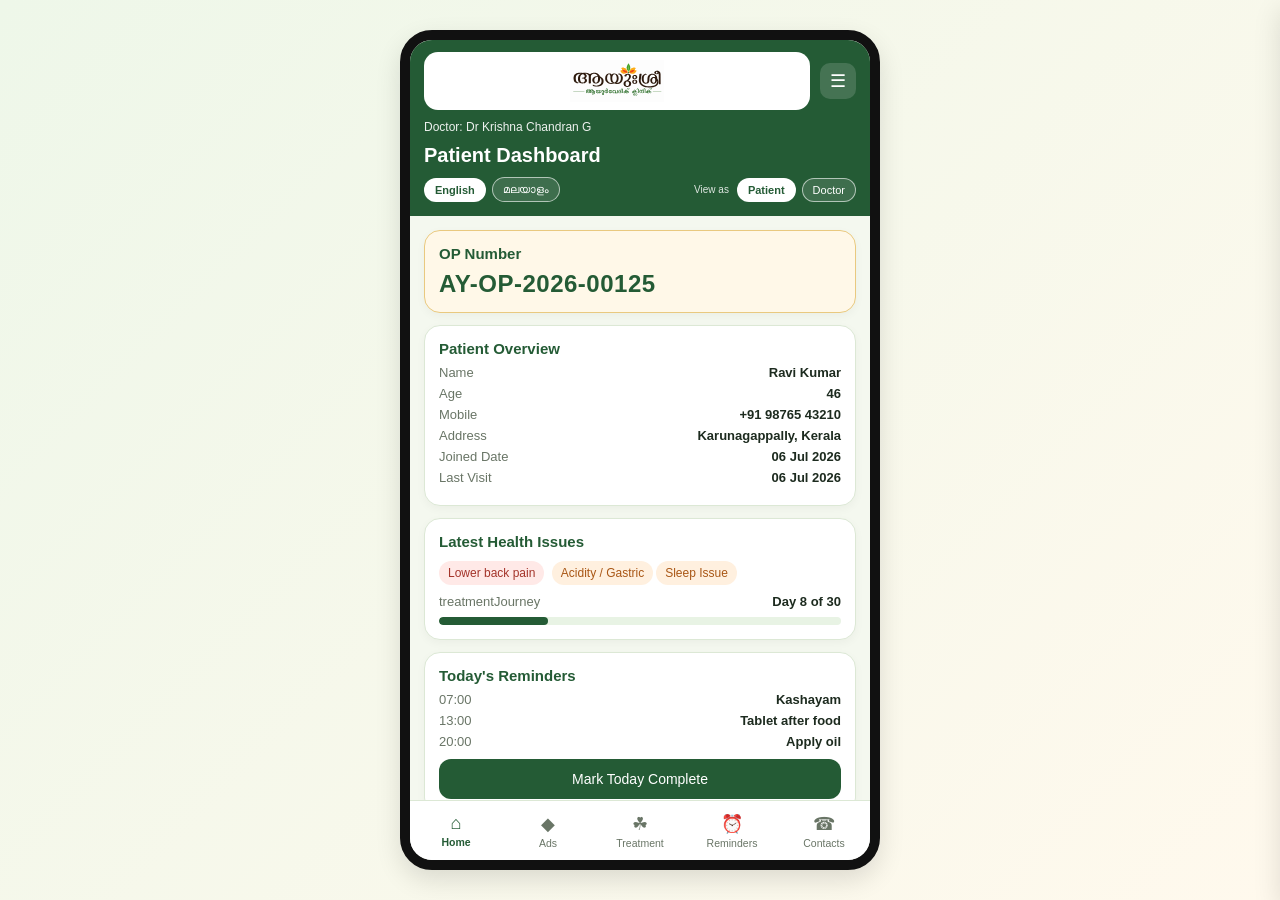
==== index.html @ 7fa65cf7 "Add files via upload" ====
<!DOCTYPE html>
<html lang="en">
<head>
  <meta charset="UTF-8" />
  <meta name="viewport" content="width=device-width, initial-scale=1.0, viewport-fit=cover" />
  <meta name="theme-color" content="#245b35" />
  <meta name="apple-mobile-web-app-capable" content="yes" />
  <meta name="apple-mobile-web-app-status-bar-style" content="black-translucent" />
  <title>Ayu:sree Ayurvedic Hospital</title>
  <link rel="manifest" href="manifest.json" />
  <link rel="icon" href="assets/logo.svg" />
  <link rel="apple-touch-icon" href="assets/icons/icon-192.png" />
  <link rel="stylesheet" href="css/styles.css" />
</head>
<body>
  <!-- App shell: on phones this fills the screen; on desktop it sits in a device frame -->
  <div class="device">
    <div class="app">

      <!-- ===== Header ===== -->
      <header class="app-header">
        <div class="header-top">
          <div class="logo-bar"><img class="brand-logo" src="assets/logo.svg" alt="Ayu:sree Ayurvedic Clinic" /></div>
          <button id="menu-btn" class="icon-btn" aria-label="menu">☰</button>
        </div>

        <div class="doctor" id="doctorLine">Doctor: Dr Krishna Chandran G</div>
        <div class="title" id="screenTitle">Patient Dashboard</div>

        <div class="header-controls">
          <div class="lang-switch">
            <button id="btn-en" class="active">English</button>
            <button id="btn-ml">മലയാളം</button>
          </div>
          <div class="role-switch">
            <span class="role-label" id="roleLabel">View as</span>
            <button id="role-patient" class="active">Patient</button>
            <button id="role-doctor">Doctor</button>
          </div>
        </div>
      </header>

      <!-- ===== Main scrollable view ===== -->
      <main class="content" id="view"><!-- screens render here --></main>

      <button id="install-btn" class="install-btn hidden">⬇ Install App</button>

      <!-- ===== Bottom navigation ===== -->
      <nav class="bottom-nav nav-5">
        <button class="nav-item active" data-nav="dashboard"><span class="ic">⌂</span><span id="nav-home">Home</span></button>
        <button class="nav-item" data-nav="ads"><span class="ic">◆</span><span id="nav-ads">Ads</span></button>
        <button class="nav-item" data-nav="treatment"><span class="ic">☘</span><span id="nav-treatment">Treatment</span></button>
        <button class="nav-item" data-nav="reminders"><span class="ic">⏰</span><span id="nav-reminders">Reminders</span></button>
        <button class="nav-item" data-nav="contacts"><span class="ic">☎</span><span id="nav-contacts">Contacts</span></button>
      </nav>
    </div>

    <!-- ===== Slide-in menu (all screens) ===== -->
    <div id="menu-overlay" class="menu-overlay"></div>
    <aside id="menu" class="menu">
      <div class="menu-head">Ayu:sree</div>
      <button data-screen="dashboard"><span class="menu-label">Dashboard</span></button>
      <button data-screen="ads"><span class="menu-label">Ads</span></button>
      <button data-screen="visit"><span class="menu-label">Registration</span></button>
      <button data-screen="diagnosis"><span class="menu-label">Diagnosis</span><span class="lock">🔒</span></button>
      <button data-screen="treatment"><span class="menu-label">Treatment</span></button>
      <button data-screen="medicine"><span class="menu-label">Medicines</span></button>
      <button data-screen="reminders"><span class="menu-label">Reminders</span></button>
      <button data-screen="contacts"><span class="menu-label">Contacts</span></button>
      <button data-screen="followup"><span class="menu-label">Follow-up</span></button>
      <button data-screen="review"><span class="menu-label">Review</span></button>
    </aside>
  </div>

  <script type="module" src="js/app.js"></script>
</body>
</html>
---- css/styles.css ----
:root{
  --green:#245b35; --green2:#3f7a45; --light:#f4f8ef; --cream:#fff9ed;
  --card:#fff; --text:#1d2b1f; --muted:#697566; --border:#dce8d5; --orange:#d9822b;
  --shadow:0 10px 26px rgba(0,0,0,.12);
}
*{box-sizing:border-box}
html,body{height:100%}
body{
  margin:0; font-family:"Segoe UI",Arial,sans-serif; color:var(--text);
  background:linear-gradient(135deg,#eef7e9,#fff9ed);
  -webkit-font-smoothing:antialiased;
}

/* ===== Responsive frame: phone-first, device frame on desktop ===== */
.device{ min-height:100dvh; display:flex; justify-content:center; align-items:stretch; }
.app{
  width:100%; max-width:480px; background:var(--light);
  display:flex; flex-direction:column; position:relative;
  min-height:100dvh; overflow:hidden;
}
@media(min-width:820px){
  .device{ align-items:center; padding:24px; }
  .app{
    height:840px; min-height:0; border-radius:32px;
    box-shadow:var(--shadow); border:10px solid #111;
  }
}

/* ===== Header ===== */
.app-header{ background:var(--green); color:#fff; padding:12px 14px 14px; }
.header-top{ display:flex; align-items:center; gap:10px; }
.logo-bar{ flex:1; background:#fff; border-radius:14px; padding:8px 14px;
  display:flex; justify-content:center; align-items:center; min-width:0; }
.brand-logo{ height:42px; width:auto; max-width:100%; display:block; }
.doctor{ font-size:12px; opacity:.92; margin-top:10px; }
.icon-btn{ background:rgba(255,255,255,.15); border:0; color:#fff; font-size:18px;
  width:36px; height:36px; border-radius:10px; cursor:pointer; }
.title{ font-size:20px; font-weight:700; margin-top:10px; }
.header-controls{ display:flex; justify-content:space-between; gap:8px; margin-top:10px; flex-wrap:wrap; }
.lang-switch,.role-switch{ display:flex; gap:6px; align-items:center; }
.role-label{ font-size:10px; opacity:.85; margin-right:2px; }
.lang-switch button,.role-switch button{
  border:1px solid rgba(255,255,255,.6); background:rgba(255,255,255,.12);
  color:#fff; border-radius:999px; padding:5px 10px; font-size:11px; cursor:pointer;
}
.lang-switch button.active,.role-switch button.active{ background:#fff; color:var(--green); font-weight:700; }

/* ===== Content ===== */
.content{ flex:1; overflow-y:auto; padding:14px; -webkit-overflow-scrolling:touch; }

/* ===== Cards ===== */
.card{ background:var(--card); border:1px solid var(--border); border-radius:16px;
  padding:14px; margin-bottom:12px; box-shadow:0 3px 10px rgba(0,0,0,.04); }
.op-card{ background:#fff8e8; border:1px solid #e9c97f; }
.op-number{ font-size:24px; color:var(--green); font-weight:800; letter-spacing:.5px; margin-top:4px; }
.card-title{ font-weight:700; color:var(--green); margin-bottom:8px; font-size:15px; }
.row{ display:flex; justify-content:space-between; gap:10px; margin:6px 0; font-size:13px; }
.label{ color:var(--muted); }
.value{ font-weight:700; text-align:right; }
.muted-note{ color:var(--muted); font-size:13px; }
.med-note,.med-item .med-note{ font-size:12px; color:var(--muted); margin:6px 0 0; }

/* progress bar */
.progress{ height:8px; background:#e8f3e4; border-radius:99px; margin-top:8px; overflow:hidden; }
.progress-bar{ height:100%; background:var(--green); border-radius:99px; }

/* pills */
.pill{ display:inline-block; padding:5px 9px; border-radius:20px; background:#e8f3e4;
  color:var(--green); font-size:12px; margin:3px 3px 3px 0; }
.pill.orange{ background:#fff0df; color:#a95716; }
.pill.red{ background:#ffe9e7; color:#a4342a; }

/* chips (multi select) */
.chips{ display:flex; flex-wrap:wrap; gap:8px; }
.chip{ border:1px solid var(--border); background:#fff; color:var(--text);
  border-radius:999px; padding:7px 12px; font-size:13px; cursor:pointer; }
.chip.on{ background:var(--green); color:#fff; border-color:var(--green); }

/* buttons */
.btn{ display:block; width:100%; border:0; background:var(--green); color:#fff;
  border-radius:12px; padding:12px; font-size:14px; margin-top:10px; cursor:pointer; }
.btn.light{ background:#e7f2e2; color:var(--green); }
.btn.orange{ background:var(--orange); }
.btn.small{ width:auto; padding:7px 12px; font-size:12px; margin:0; }

/* forms */
.field{ margin-bottom:10px; }
.field label{ display:block; font-size:12px; color:var(--muted); margin-bottom:4px; font-weight:700; }
input,select,textarea{ width:100%; border:1px solid var(--border); border-radius:10px;
  padding:10px; font-size:13px; font-family:inherit; background:#fff; color:var(--text); }
textarea{ min-height:64px; resize:vertical; }
.switch-row{ display:flex; align-items:center; gap:8px; font-size:13px; margin:8px 0; }
.switch-row input{ width:auto; }

/* doctor-only banner */
.doctor-only{ background:#fff4f4; border-left:4px solid #b14136; padding:10px;
  border-radius:10px; font-size:12px; margin-bottom:10px; color:#7a241e; }

/* medicine items */
.med-item{ border:1px solid var(--border); border-radius:12px; padding:10px; margin-bottom:10px; }
.med-head{ display:flex; justify-content:space-between; align-items:center; }
.refill-row{ display:flex; justify-content:space-between; align-items:center; gap:8px;
  margin-top:8px; font-size:12px; color:var(--muted); flex-wrap:wrap; }

/* install button */
.install-btn{ position:absolute; right:14px; bottom:72px; background:var(--orange);
  color:#fff; border:0; border-radius:999px; padding:10px 16px; font-size:13px;
  box-shadow:var(--shadow); cursor:pointer; z-index:20; }

/* bottom nav */
.bottom-nav{ height:60px; background:#fff; border-top:1px solid var(--border);
  display:grid; grid-template-columns:repeat(4,1fr); }
.bottom-nav.nav-5{ grid-template-columns:repeat(5,1fr); }
.nav-item{ background:none; border:0; display:flex; flex-direction:column;
  align-items:center; justify-content:center; gap:2px; font-size:10.5px; color:var(--muted); cursor:pointer; }
.nav-item .ic{ font-size:18px; }
.nav-item.active{ color:var(--green); font-weight:700; }

/* ads / flyers */
.flyers{ display:flex; flex-direction:column; gap:12px; }
.flyer{ background:#fff; border:1px solid var(--border); border-radius:16px; overflow:hidden;
  box-shadow:0 3px 10px rgba(0,0,0,.05); }
.flyer-banner{ padding:20px 16px; color:#fff; position:relative; }
.flyer-badge{ position:absolute; top:12px; right:12px; background:rgba(255,255,255,.22);
  color:#fff; font-size:11px; padding:3px 10px; border-radius:999px; }
.flyer-title{ font-size:18px; font-weight:700; line-height:1.25; max-width:80%; }
.flyer-body{ padding:14px 16px; }
.flyer-body p{ margin:0 0 12px; font-size:13.5px; color:var(--text); line-height:1.5; }
.share-ic{ font-size:15px; }

/* contact action buttons */
.contact-actions{ display:grid; grid-template-columns:1fr 1fr; gap:10px; }
.contact-btn{ display:flex; align-items:center; justify-content:center; gap:8px;
  text-decoration:none; background:#e7f2e2; color:var(--green); font-weight:700;
  border-radius:12px; padding:14px; font-size:14px; }
.contact-btn span{ font-size:18px; }

/* menu drawer */
.menu-overlay{ position:absolute; inset:0; background:rgba(0,0,0,.4); opacity:0;
  pointer-events:none; transition:.2s; z-index:30; }
.menu-overlay.show{ opacity:1; pointer-events:auto; }
.menu{ position:absolute; top:0; right:0; height:100%; width:74%; max-width:300px;
  background:#fff; box-shadow:var(--shadow); transform:translateX(100%);
  transition:.25s; z-index:40; display:flex; flex-direction:column; padding:12px; overflow-y:auto; }
.menu.open{ transform:translateX(0); }
.menu-head{ font-weight:800; color:var(--green); font-size:18px; padding:8px 6px 12px; border-bottom:1px solid var(--border); margin-bottom:8px; }
.menu button{ text-align:left; background:none; border:0; padding:12px 8px; font-size:14px;
  color:var(--text); border-radius:10px; cursor:pointer; display:flex; justify-content:space-between; }
.menu button:hover{ background:var(--light); }
.menu button.active{ background:#e7f2e2; color:var(--green); font-weight:700; }
.lock.hidden{ display:none; }
.hidden{ display:none !important; }

/* toast */
#toast{ position:fixed; left:50%; bottom:90px; transform:translateX(-50%) translateY(20px);
  background:#1d2b1f; color:#fff; padding:10px 16px; border-radius:999px; font-size:13px;
  opacity:0; pointer-events:none; transition:.25s; z-index:9999; max-width:90%; text-align:center; }
#toast.show{ opacity:1; transform:translateX(-50%) translateY(0); }
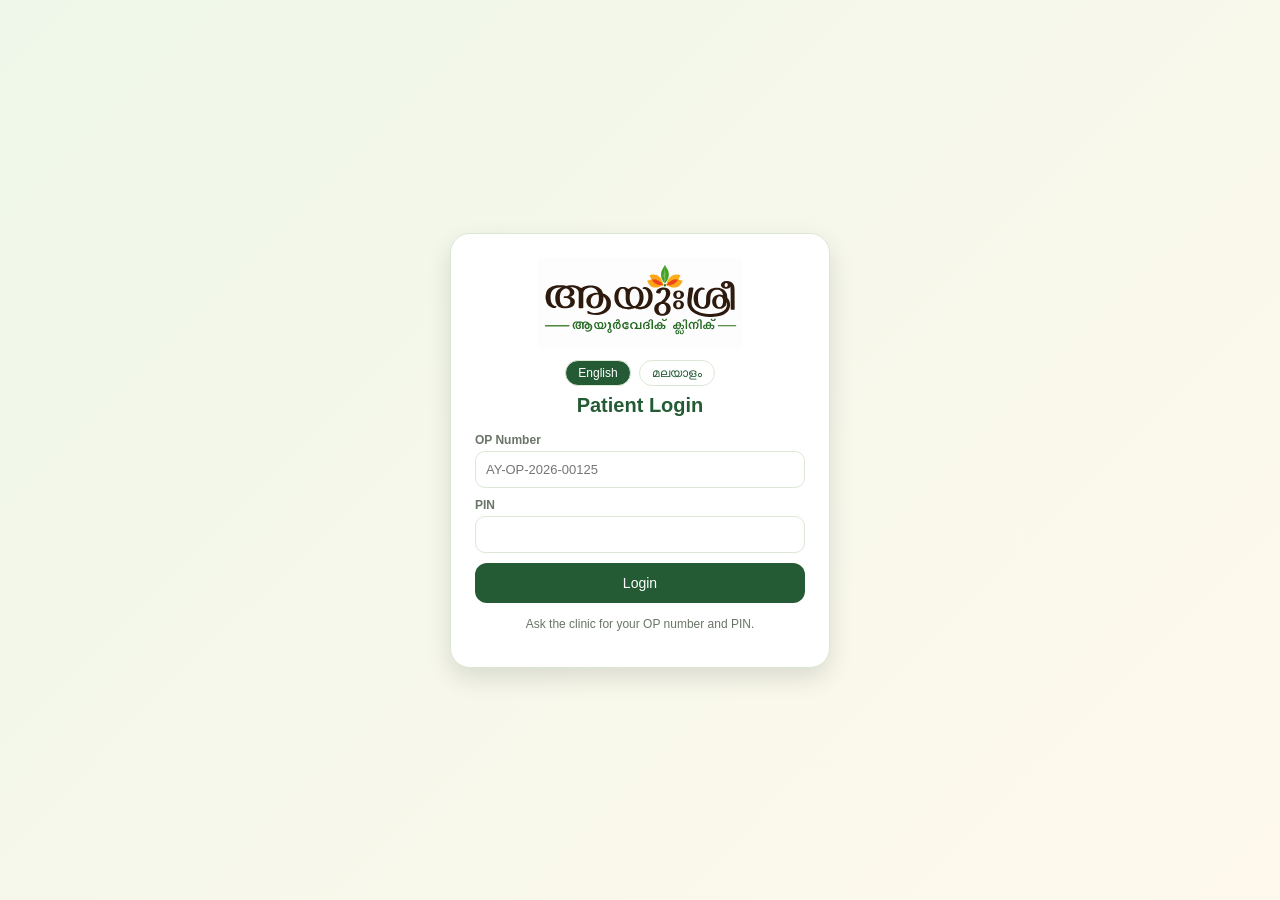
==== commit f9b5700b: "Add files via upload" ====
--- a/index.html
+++ b/index.html
@@ -13,6 +13,25 @@
   <link rel="stylesheet" href="css/styles.css" />
 </head>
 <body>
+  <!-- ===== Login screen (shown when logged out) ===== -->
+  <div id="login-screen" class="login-screen">
+    <div class="login-card">
+      <img class="login-logo" src="assets/logo.svg" alt="Ayu:sree Ayurvedic Clinic" />
+      <div class="login-lang">
+        <button id="lgn-en" class="active">English</button>
+        <button id="lgn-ml">മലയാളം</button>
+      </div>
+      <h2 id="login-title">Patient Login</h2>
+      <div class="field"><label id="lbl-op">OP Number</label>
+        <input id="in-op" autocomplete="username" placeholder="AY-OP-2026-00125" /></div>
+      <div class="field"><label id="lbl-pin">PIN</label>
+        <input id="in-pin" type="password" inputmode="numeric" autocomplete="current-password" /></div>
+      <p id="login-error" class="login-error hidden"></p>
+      <button id="login-btn" class="btn">Login</button>
+      <p class="login-hint" id="login-hint">Ask the clinic for your OP number and PIN.</p>
+    </div>
+  </div>
+
   <!-- App shell: on phones this fills the screen; on desktop it sits in a device frame -->
   <div class="device">
     <div class="app">
@@ -31,11 +50,6 @@
           <div class="lang-switch">
             <button id="btn-en" class="active">English</button>
             <button id="btn-ml">മലയാളം</button>
-          </div>
-          <div class="role-switch">
-            <span class="role-label" id="roleLabel">View as</span>
-            <button id="role-patient" class="active">Patient</button>
-            <button id="role-doctor">Doctor</button>
           </div>
         </div>
       </header>
@@ -69,6 +83,7 @@
       <button data-screen="contacts"><span class="menu-label">Contacts</span></button>
       <button data-screen="followup"><span class="menu-label">Follow-up</span></button>
       <button data-screen="review"><span class="menu-label">Review</span></button>
+      <button id="logout-btn" class="menu-logout"><span class="menu-label">Logout</span></button>
     </aside>
   </div>
 
--- a/css/styles.css
+++ b/css/styles.css
@@ -12,16 +12,16 @@
 }
 
 /* ===== Responsive frame: phone-first, device frame on desktop ===== */
-.device{ min-height:100dvh; display:flex; justify-content:center; align-items:stretch; }
+.device{ height:100dvh; display:flex; justify-content:center; align-items:stretch; overflow:hidden; }
 .app{
   width:100%; max-width:480px; background:var(--light);
   display:flex; flex-direction:column; position:relative;
-  min-height:100dvh; overflow:hidden;
+  height:100dvh; overflow:hidden;
 }
 @media(min-width:820px){
-  .device{ align-items:center; padding:24px; }
+  .device{ align-items:center; padding:24px; overflow:auto; }
   .app{
-    height:840px; min-height:0; border-radius:32px;
+    height:min(860px, calc(100dvh - 48px)); border-radius:32px;
     box-shadow:var(--shadow); border:10px solid #111;
   }
 }
@@ -46,7 +46,8 @@
 .lang-switch button.active,.role-switch button.active{ background:#fff; color:var(--green); font-weight:700; }
 
 /* ===== Content ===== */
-.content{ flex:1; overflow-y:auto; padding:14px; -webkit-overflow-scrolling:touch; }
+.content{ flex:1 1 auto; min-height:0; overflow-y:auto; padding:14px; -webkit-overflow-scrolling:touch; }
+.app-header{ flex:0 0 auto; }
 
 /* ===== Cards ===== */
 .card{ background:var(--card); border:1px solid var(--border); border-radius:16px;
@@ -108,8 +109,9 @@
   box-shadow:var(--shadow); cursor:pointer; z-index:20; }
 
 /* bottom nav */
-.bottom-nav{ height:60px; background:#fff; border-top:1px solid var(--border);
-  display:grid; grid-template-columns:repeat(4,1fr); }
+.bottom-nav{ flex:0 0 auto; height:60px; background:#fff; border-top:1px solid var(--border);
+  display:grid; grid-template-columns:repeat(4,1fr);
+  padding-bottom:env(safe-area-inset-bottom); }
 .bottom-nav.nav-5{ grid-template-columns:repeat(5,1fr); }
 .nav-item{ background:none; border:0; display:flex; flex-direction:column;
   align-items:center; justify-content:center; gap:2px; font-size:10.5px; color:var(--muted); cursor:pointer; }
@@ -124,9 +126,19 @@
 .flyer-badge{ position:absolute; top:12px; right:12px; background:rgba(255,255,255,.22);
   color:#fff; font-size:11px; padding:3px 10px; border-radius:999px; }
 .flyer-title{ font-size:18px; font-weight:700; line-height:1.25; max-width:80%; }
+.flyer-title.dark{ color:var(--green); max-width:100%; margin-bottom:6px; }
+.flyer-img{ width:100%; display:block; max-height:240px; object-fit:cover; }
 .flyer-body{ padding:14px 16px; }
 .flyer-body p{ margin:0 0 12px; font-size:13.5px; color:var(--text); line-height:1.5; }
+.flyer-actions{ display:flex; gap:8px; }
 .share-ic{ font-size:15px; }
+.ad-preview{ display:block; margin-top:8px; width:100%; max-height:200px;
+  object-fit:cover; border-radius:10px; border:1px solid var(--border); }
+
+/* read-only blocks (patient view) */
+.ro-block{ margin:8px 0; }
+.ro-label{ font-size:12px; color:var(--muted); font-weight:700; margin-bottom:3px; }
+.ro-text{ font-size:13.5px; line-height:1.5; white-space:pre-wrap; }
 
 /* contact action buttons */
 .contact-actions{ display:grid; grid-template-columns:1fr 1fr; gap:10px; }
@@ -151,6 +163,20 @@
 .lock.hidden{ display:none; }
 .hidden{ display:none !important; }
 
+/* login screen */
+.login-screen{ min-height:100dvh; display:flex; align-items:center; justify-content:center; padding:20px; }
+.login-card{ width:100%; max-width:380px; background:#fff; border:1px solid var(--border);
+  border-radius:20px; padding:24px; box-shadow:var(--shadow); }
+.login-logo{ width:100%; max-height:90px; object-fit:contain; margin-bottom:8px; }
+.login-lang{ display:flex; gap:8px; justify-content:center; margin-bottom:8px; }
+.login-lang button{ border:1px solid var(--border); background:#fff; color:var(--green);
+  border-radius:999px; padding:5px 12px; font-size:12px; cursor:pointer; }
+.login-lang button.active{ background:var(--green); color:#fff; }
+#login-title{ text-align:center; color:var(--green); margin:6px 0 16px; font-size:20px; }
+.login-error{ color:#a4342a; font-size:13px; background:#ffe9e7; padding:8px 10px; border-radius:8px; margin:6px 0; }
+.login-hint{ font-size:12px; color:var(--muted); text-align:center; margin-top:14px; }
+.menu-logout{ margin-top:8px; color:#a4342a !important; border-top:1px solid var(--border); border-radius:0; }
+
 /* toast */
 #toast{ position:fixed; left:50%; bottom:90px; transform:translateX(-50%) translateY(20px);
   background:#1d2b1f; color:#fff; padding:10px 16px; border-radius:999px; font-size:13px;
